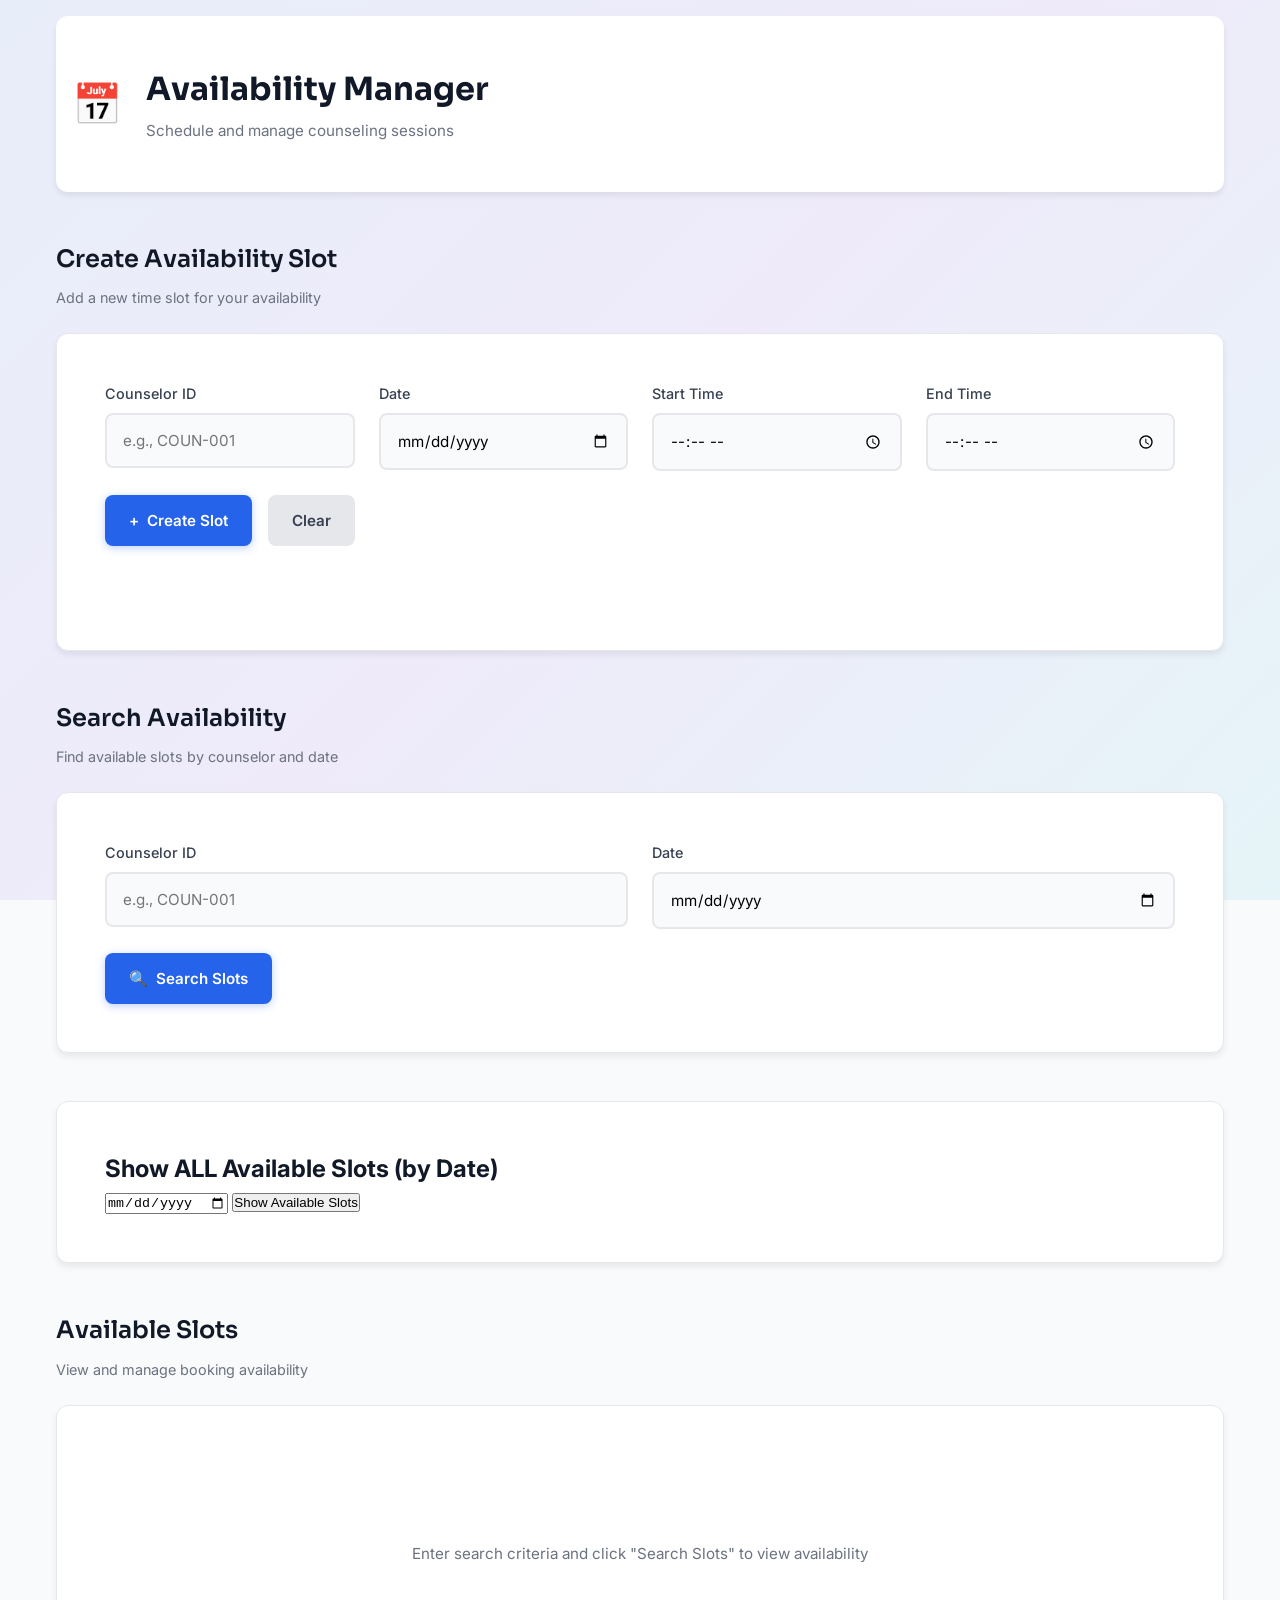
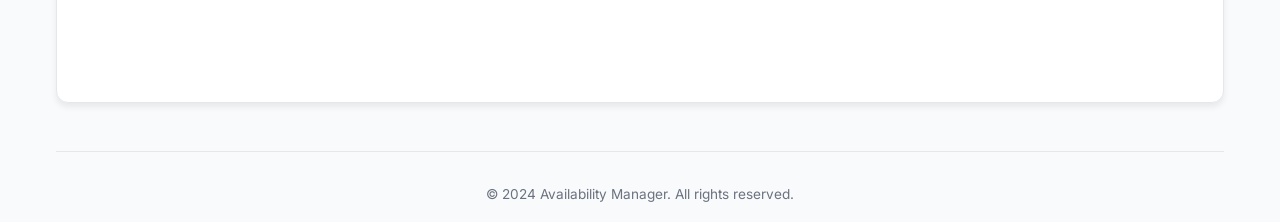
==== frontend/pages/availability/index.html @ 4c2ad7d5 "Move availability frontend assets and update paths Refactor frontend layout by moving availability-m" ====
<!DOCTYPE html>
<html lang="en">
<head>
    <meta charset="UTF-8">
    <meta name="viewport" content="width=device-width, initial-scale=1.0">
    <title>Availability Management | Counselor Scheduling</title>
    <link rel="preconnect" href="https://fonts.googleapis.com">
    <link rel="preconnect" href="https://fonts.gstatic.com" crossorigin>
    <link href="https://fonts.googleapis.com/css2?family=Sora:wght@400;500;600;700&family=Inter:wght@300;400;500;600&display=swap" rel="stylesheet">
    <link rel="stylesheet" href="../../css/style.css">
</head>
<body>
<!-- Background gradient decoration -->
<div class="background-gradient"></div>

<div class="container">
    <!-- Header -->
    <header class="header">
        <div class="header-content">
            <div class="logo-section">
                <div class="logo-icon">📅</div>
                <div>
                    <h1>Availability Manager</h1>
                    <p class="subtitle">Schedule and manage counseling sessions</p>
                </div>
            </div>
        </div>
    </header>

    <main class="main-content">
        <!-- Create Slot Section -->
        <section class="section">
            <div class="section-header">
                <h2>Create Availability Slot</h2>
                <p class="section-description">Add a new time slot for your availability</p>
            </div>

            <div class="card create-card">
                <form id="createSlotForm">
                    <div class="form-grid">
                        <div class="form-group">
                            <label for="createCounselorId">Counselor ID</label>
                            <input
                                    type="text"
                                    id="createCounselorId"
                                    placeholder="e.g., COUN-001"
                                    required
                            >
                        </div>

                        <div class="form-group">
                            <label for="createDate">Date</label>
                            <input
                                    type="date"
                                    id="createDate"
                                    required
                            >
                        </div>

                        <div class="form-group">
                            <label for="startTime">Start Time</label>
                            <input
                                    type="time"
                                    id="startTime"
                                    required
                            >
                        </div>

                        <div class="form-group">
                            <label for="endTime">End Time</label>
                            <input
                                    type="time"
                                    id="endTime"
                                    required
                            >
                        </div>
                    </div>

                    <div class="form-actions">
                        <button type="submit" class="btn btn-primary" id="createSubmitBtn">
                            <span class="btn-icon">+</span> Create Slot
                        </button>
                        <button type="reset" class="btn btn-secondary">Clear</button>
                    </div>
                </form>

                <div id="createMessage" class="message"></div>
            </div>
        </section>

        <!-- Search Section -->
        <section class="section">
            <div class="section-header">
                <h2>Search Availability</h2>
                <p class="section-description">Find available slots by counselor and date</p>
            </div>

            <div class="card search-card">
                <form id="searchForm">
                    <div class="form-grid-2">
                        <div class="form-group">
                            <label for="searchCounselorId">Counselor ID</label>
                            <input
                                    type="text"
                                    id="searchCounselorId"
                                    placeholder="e.g., COUN-001"
                                    required
                            >
                        </div>

                        <div class="form-group">
                            <label for="searchDate">Date</label>
                            <input
                                    type="date"
                                    id="searchDate"
                                    required
                            >
                        </div>
                    </div>

                    <button type="submit" class="btn btn-primary" id="searchSubmitBtn">
                        <span class="btn-icon">🔍</span> Search Slots
                    </button>
                </form>
            </div>
        </section>
        <div class="card">
            <h2>Show ALL Available Slots (by Date)</h2>
            <input type="date" id="availableDate">
            <button onclick="fetchAllAvailable()">Show Available Slots</button>
        </div>
        <!-- Results Section -->
        <section class="section">
            <div class="section-header">
                <h2>Available Slots</h2>
                <p class="section-description">View and manage booking availability</p>
            </div>

            <div class="card results-card">
                <div id="noResults" class="no-results">
                    <p>Enter search criteria and click "Search Slots" to view availability</p>
                </div>

                <div id="loadingSpinner" class="loading-spinner hidden">
                    <div class="spinner"></div>
                    <p>Loading slots...</p>
                </div>

                <div id="tableContainer" class="table-container hidden">
                    <table class="slots-table">
                        <thead>
                        <tr>
                            <th>ID</th>
                            <th>Counselor</th>
                            <th>Date</th>
                            <th>Start Time</th>
                            <th>End Time</th>
                            <th>Status</th>
                            <th>Action</th>
                        </tr>
                        </thead>
                        <tbody id="resultsBody">
                        </tbody>
                    </table>
                </div>
            </div>
        </section>
    </main>

    <!-- Footer -->
    <footer class="footer">
        <p>&copy; 2024 Availability Manager. All rights reserved.</p>
    </footer>
</div>

<script src="../../js/app.js"></script>
</body>
</html>
---- frontend/css/style.css ----
/* ============================================
   VARIABLES & GLOBAL STYLES
   ============================================ */

:root {
    /* Colors */
    --primary: #2563eb;
    --primary-dark: #1d4ed8;
    --primary-light: #3b82f6;
    --success: #10b981;
    --danger: #ef4444;
    --warning: #f59e0b;
    --neutral-900: #111827;
    --neutral-800: #1f2937;
    --neutral-700: #374151;
    --neutral-600: #4b5563;
    --neutral-500: #6b7280;
    --neutral-400: #9ca3af;
    --neutral-300: #d1d5db;
    --neutral-200: #e5e7eb;
    --neutral-100: #f3f4f6;
    --neutral-50: #f9fafb;

    /* Typography */
    --font-display: 'Sora', sans-serif;
    --font-body: 'Inter', sans-serif;

    /* Spacing */
    --spacing-xs: 0.25rem;
    --spacing-sm: 0.5rem;
    --spacing-md: 1rem;
    --spacing-lg: 1.5rem;
    --spacing-xl: 2rem;
    --spacing-2xl: 3rem;

    /* Shadows */
    --shadow-sm: 0 1px 2px rgba(0, 0, 0, 0.05);
    --shadow-md: 0 4px 6px rgba(0, 0, 0, 0.07);
    --shadow-lg: 0 10px 15px rgba(0, 0, 0, 0.1);
    --shadow-xl: 0 20px 25px rgba(0, 0, 0, 0.12);

    /* Transitions */
    --transition-fast: 150ms ease-in-out;
    --transition-base: 200ms ease-in-out;
    --transition-slow: 300ms ease-in-out;
}

* {
    margin: 0;
    padding: 0;
    box-sizing: border-box;
}

html {
    scroll-behavior: smooth;
}

body {
    font-family: var(--font-body);
    background-color: var(--neutral-50);
    color: var(--neutral-900);
    line-height: 1.6;
    overflow-x: hidden;
}

/* ============================================
   BACKGROUND DECORATION
   ============================================ */

.background-gradient {
    position: fixed;
    top: 0;
    left: 0;
    right: 0;
    bottom: 0;
    background: linear-gradient(135deg, #2563eb 0%, #7c3aed 50%, #06b6d4 100%);
    opacity: 0.08;
    pointer-events: none;
    z-index: -1;
}

/* ============================================
   CONTAINER & LAYOUT
   ============================================ */

.container {
    max-width: 1200px;
    margin: 0 auto;
    padding: var(--spacing-md);
}

@media (max-width: 768px) {
    .container {
        padding: var(--spacing-md);
    }
}

/* ============================================
   HEADER
   ============================================ */

.header {
    background: white;
    padding: var(--spacing-2xl) var(--spacing-md);
    margin-bottom: var(--spacing-2xl);
    border-radius: 12px;
    box-shadow: var(--shadow-md);
    animation: slideDown 0.6s ease-out;
}

@keyframes slideDown {
    from {
        opacity: 0;
        transform: translateY(-20px);
    }
    to {
        opacity: 1;
        transform: translateY(0);
    }
}

.header-content {
    display: flex;
    align-items: center;
    justify-content: space-between;
}

.logo-section {
    display: flex;
    align-items: center;
    gap: var(--spacing-lg);
}

.logo-icon {
    font-size: 2.5rem;
    animation: bounce 0.6s ease-out;
}

@keyframes bounce {
    0%, 100% { transform: translateY(0); }
    50% { transform: translateY(-10px); }
}

.header h1 {
    font-family: var(--font-display);
    font-size: 2rem;
    font-weight: 700;
    color: var(--neutral-900);
    margin: 0;
}

.subtitle {
    font-size: 0.95rem;
    color: var(--neutral-500);
    margin-top: var(--spacing-xs);
    font-weight: 400;
}

@media (max-width: 768px) {
    .header {
        padding: var(--spacing-xl) var(--spacing-md);
        margin-bottom: var(--spacing-xl);
    }

    .header h1 {
        font-size: 1.5rem;
    }

    .logo-section {
        flex-direction: column;
        text-align: center;
        gap: var(--spacing-md);
    }
}

/* ============================================
   MAIN CONTENT
   ============================================ */

.main-content {
    display: flex;
    flex-direction: column;
    gap: var(--spacing-2xl);
    animation: fadeIn 0.8s ease-out;
}

@keyframes fadeIn {
    from {
        opacity: 0;
        transform: translateY(20px);
    }
    to {
        opacity: 1;
        transform: translateY(0);
    }
}

/* ============================================
   SECTIONS
   ============================================ */

.section {
    animation: slideUp 0.6s ease-out;
    animation-fill-mode: both;
}

.section:nth-child(2) { animation-delay: 0.1s; }
.section:nth-child(3) { animation-delay: 0.2s; }

@keyframes slideUp {
    from {
        opacity: 0;
        transform: translateY(20px);
    }
    to {
        opacity: 1;
        transform: translateY(0);
    }
}

.section-header {
    margin-bottom: var(--spacing-lg);
}

.section-header h2 {
    font-family: var(--font-display);
    font-size: 1.5rem;
    font-weight: 600;
    color: var(--neutral-900);
    margin-bottom: var(--spacing-sm);
}

.section-description {
    font-size: 0.9rem;
    color: var(--neutral-500);
    margin: 0;
}

/* ============================================
   CARDS
   ============================================ */

.card {
    background: white;
    border-radius: 12px;
    padding: var(--spacing-2xl);
    box-shadow: var(--shadow-md);
    border: 1px solid var(--neutral-200);
    transition: box-shadow var(--transition-base), transform var(--transition-base);
}

.card:hover {
    box-shadow: var(--shadow-lg);
    transform: translateY(-2px);
}

@media (max-width: 768px) {
    .card {
        padding: var(--spacing-lg);
    }
}

/* ============================================
   FORMS
   ============================================ */

.form-grid {
    display: grid;
    grid-template-columns: repeat(auto-fit, minmax(220px, 1fr));
    gap: var(--spacing-lg);
    margin-bottom: var(--spacing-lg);
}

.form-grid-2 {
    display: grid;
    grid-template-columns: repeat(auto-fit, minmax(200px, 1fr));
    gap: var(--spacing-lg);
    margin-bottom: var(--spacing-lg);
}

.form-group {
    display: flex;
    flex-direction: column;
}

.form-group label {
    font-weight: 500;
    color: var(--neutral-700);
    margin-bottom: var(--spacing-sm);
    font-size: 0.9rem;
}

.form-group input {
    padding: var(--spacing-md);
    border: 2px solid var(--neutral-200);
    border-radius: 8px;
    font-family: var(--font-body);
    font-size: 0.95rem;
    transition: all var(--transition-fast);
    background-color: var(--neutral-50);
}

.form-group input:focus {
    outline: none;
    border-color: var(--primary);
    background-color: white;
    box-shadow: 0 0 0 3px rgba(37, 99, 235, 0.1);
}

.form-group input:hover {
    border-color: var(--neutral-300);
}

.form-actions {
    display: flex;
    gap: var(--spacing-md);
    flex-wrap: wrap;
}

/* ============================================
   BUTTONS
   ============================================ */

.btn {
    padding: var(--spacing-md) var(--spacing-lg);
    border: none;
    border-radius: 8px;
    font-family: var(--font-body);
    font-size: 0.95rem;
    font-weight: 600;
    cursor: pointer;
    transition: all var(--transition-base);
    display: inline-flex;
    align-items: center;
    gap: var(--spacing-sm);
    white-space: nowrap;
}

.btn:disabled {
    opacity: 0.6;
    cursor: not-allowed;
}

.btn-primary {
    background-color: var(--primary);
    color: white;
    box-shadow: 0 2px 8px rgba(37, 99, 235, 0.3);
}

.btn-primary:hover:not(:disabled) {
    background-color: var(--primary-dark);
    transform: translateY(-2px);
    box-shadow: 0 4px 12px rgba(37, 99, 235, 0.4);
}

.btn-primary:active:not(:disabled) {
    transform: translateY(0);
}

.btn-secondary {
    background-color: var(--neutral-200);
    color: var(--neutral-700);
}

.btn-secondary:hover:not(:disabled) {
    background-color: var(--neutral-300);
}

.btn-success {
    background-color: var(--success);
    color: white;
    font-size: 0.85rem;
    padding: var(--spacing-sm) var(--spacing-md);
}

.btn-success:hover:not(:disabled) {
    background-color: #059669;
    transform: translateY(-2px);
}

.btn-icon {
    display: inline-flex;
    align-items: center;
}

/* ============================================
   MESSAGES
   ============================================ */

.message {
    margin-top: var(--spacing-lg);
    padding: var(--spacing-md);
    border-radius: 8px;
    font-size: 0.9rem;
    animation: slideUp 0.3s ease-out;
}

.message.hidden {
    display: none;
}

.message.success {
    background-color: rgba(16, 185, 129, 0.1);
    color: #047857;
    border-left: 4px solid var(--success);
}

.message.error {
    background-color: rgba(239, 68, 68, 0.1);
    color: #dc2626;
    border-left: 4px solid var(--danger);
}

/* ============================================
   TABLES
   ============================================ */

.table-container {
    overflow-x: auto;
    border-radius: 8px;
    border: 1px solid var(--neutral-200);
}

.table-container.hidden {
    display: none;
}

.slots-table {
    width: 100%;
    border-collapse: collapse;
    font-size: 0.9rem;
}

.slots-table thead {
    background-color: var(--neutral-100);
    border-bottom: 2px solid var(--neutral-200);
}

.slots-table th {
    padding: var(--spacing-md);
    text-align: left;
    font-weight: 600;
    color: var(--neutral-700);
}

.slots-table td {
    padding: var(--spacing-md);
    border-bottom: 1px solid var(--neutral-200);
    color: var(--neutral-700);
}

.slots-table tbody tr {
    transition: background-color var(--transition-fast);
}

.slots-table tbody tr:hover {
    background-color: var(--neutral-50);
}

/* Status badge */
.status-badge {
    display: inline-block;
    padding: var(--spacing-xs) var(--spacing-md);
    border-radius: 20px;
    font-size: 0.8rem;
    font-weight: 600;
    text-align: center;
}

.status-available {
    background-color: rgba(16, 185, 129, 0.15);
    color: #047857;
}

.status-booked {
    background-color: rgba(239, 68, 68, 0.15);
    color: #dc2626;
}

/* Action button in table */
.slots-table .btn {
    font-size: 0.85rem;
    padding: var(--spacing-sm) var(--spacing-md);
}

/* ============================================
   LOADING & EMPTY STATES
   ============================================ */

.loading-spinner {
    display: flex;
    flex-direction: column;
    align-items: center;
    justify-content: center;
    padding: var(--spacing-2xl);
    gap: var(--spacing-md);
}

.loading-spinner.hidden {
    display: none;
}

.spinner {
    width: 40px;
    height: 40px;
    border: 4px solid var(--neutral-200);
    border-top-color: var(--primary);
    border-radius: 50%;
    animation: spin 0.8s linear infinite;
}

@keyframes spin {
    to { transform: rotate(360deg); }
}

.loading-spinner p {
    color: var(--neutral-500);
    font-size: 0.9rem;
}

.no-results {
    display: flex;
    flex-direction: column;
    align-items: center;
    justify-content: center;
    padding: var(--spacing-2xl);
    color: var(--neutral-500);
    min-height: 200px;
}

.no-results.hidden {
    display: none;
}

.no-results p {
    font-size: 0.95rem;
}

/* ============================================
   FOOTER
   ============================================ */

.footer {
    margin-top: var(--spacing-2xl);
    padding-top: var(--spacing-xl);
    text-align: center;
    color: var(--neutral-500);
    border-top: 1px solid var(--neutral-200);
    font-size: 0.85rem;
}

/* ============================================
   RESPONSIVE
   ============================================ */

@media (max-width: 768px) {
    .form-grid {
        grid-template-columns: 1fr;
    }

    .form-grid-2 {
        grid-template-columns: 1fr;
    }

    .form-actions {
        flex-direction: column;
    }

    .form-actions .btn {
        width: 100%;
        justify-content: center;
    }

    .slots-table {
        font-size: 0.8rem;
    }

    .slots-table th,
    .slots-table td {
        padding: var(--spacing-sm);
    }

    .section-header h2 {
        font-size: 1.25rem;
    }
}

@media (max-width: 480px) {
    .container {
        padding: var(--spacing-md);
    }

    .header {
        padding: var(--spacing-xl) var(--spacing-md);
    }

    .header h1 {
        font-size: 1.25rem;
    }

    .logo-icon {
        font-size: 2rem;
    }

    .card {
        padding: var(--spacing-lg);
    }

    .btn {
        padding: 0.7rem var(--spacing-md);
        font-size: 0.85rem;
    }
}
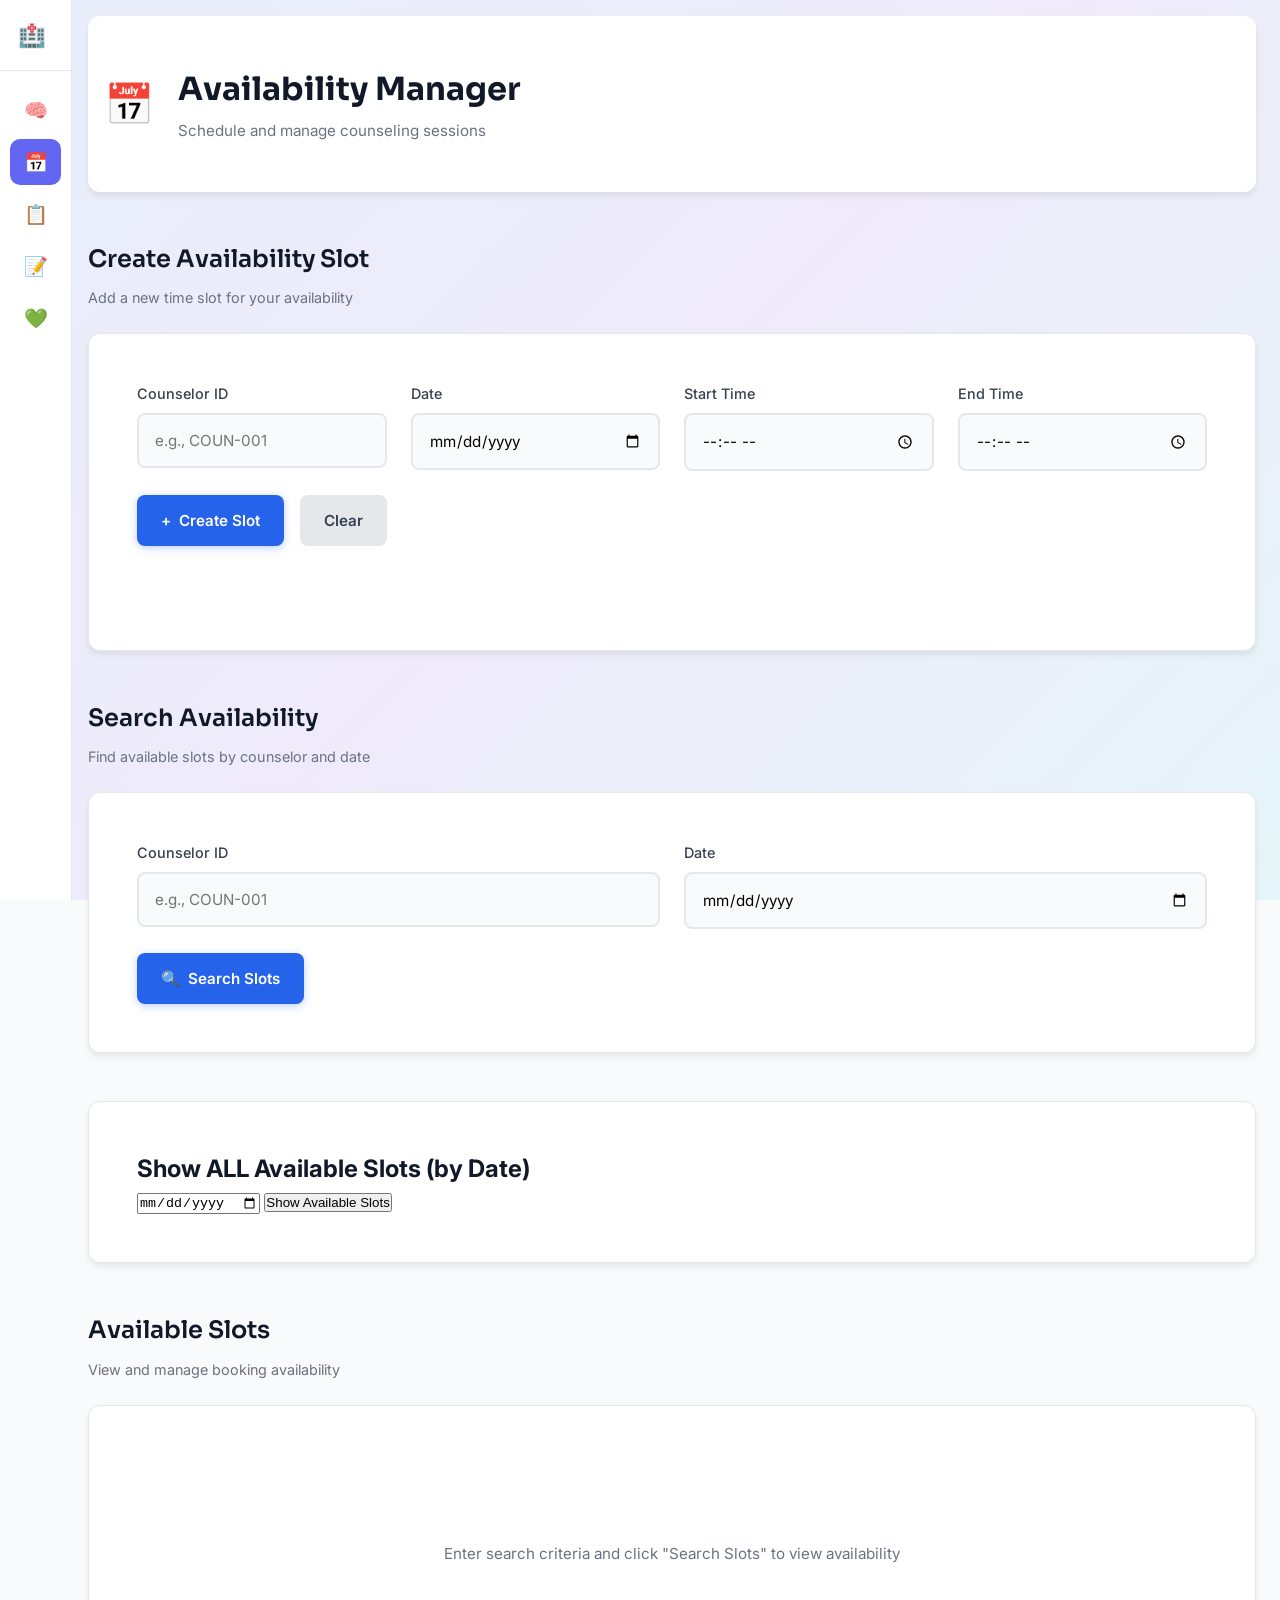
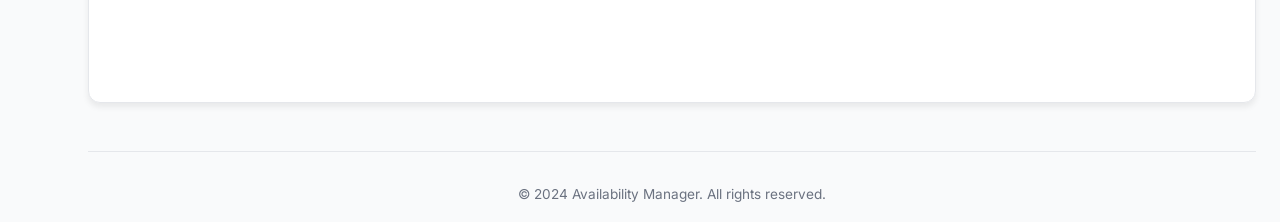
==== commit 1fc5648f: "Add universal sidebar UI and injector Introduce a reusable sidebar: add frontend/css/sidebar.css (re" ====
--- a/frontend/pages/availability/index.html
+++ b/frontend/pages/availability/index.html
@@ -8,6 +8,7 @@
     <link rel="preconnect" href="https://fonts.gstatic.com" crossorigin>
     <link href="https://fonts.googleapis.com/css2?family=Sora:wght@400;500;600;700&family=Inter:wght@300;400;500;600&display=swap" rel="stylesheet">
     <link rel="stylesheet" href="../../css/style.css">
+    <link rel="stylesheet" href="../../css/sidebar.css">
 </head>
 <body>
 <!-- Background gradient decoration -->
@@ -173,6 +174,7 @@
     </footer>
 </div>
 
+<script src="../../js/sidebar.js"></script>
 <script src="../../js/app.js"></script>
 </body>
 </html>
--- a/frontend/css/sidebar.css
+++ b/frontend/css/sidebar.css
@@ -0,0 +1,173 @@
+/* Universal Sidebar Navigation */
+@import url('https://fonts.googleapis.com/css2?family=Inter:wght@400;500;600;700&display=swap');
+
+.sidebar {
+  position: fixed;
+  top: 0;
+  left: 0;
+  height: 100vh;
+  width: 72px;
+  background: #ffffff;
+  display: flex;
+  flex-direction: column;
+  z-index: 9999;
+  transition: width 0.25s ease;
+  overflow: hidden;
+  border-right: 1px solid #e2e8f0;
+}
+
+.sidebar:hover {
+  width: 250px;
+  box-shadow: 4px 0 24px rgba(0, 0, 0, 0.08);
+}
+
+/* Logo area */
+.sidebar-logo {
+  display: flex;
+  align-items: center;
+  gap: 14px;
+  padding: 20px 17px;
+  border-bottom: 1px solid #e2e8f0;
+  white-space: nowrap;
+  flex-shrink: 0;
+}
+
+.sidebar-logo-icon {
+  width: 30px;
+  height: 30px;
+  display: flex;
+  align-items: center;
+  justify-content: center;
+  font-size: 1.4rem;
+  flex-shrink: 0;
+}
+
+.sidebar-logo-text {
+  font-family: 'Inter', sans-serif;
+  font-size: 0.9rem;
+  font-weight: 700;
+  color: #0f172a;
+  opacity: 0;
+  transition: opacity 0.2s ease;
+}
+
+.sidebar:hover .sidebar-logo-text {
+  opacity: 1;
+}
+
+/* Nav links container */
+.sidebar-nav {
+  display: flex;
+  flex-direction: column;
+  gap: 6px;
+  padding: 16px 10px;
+  flex: 1;
+  overflow: hidden;
+}
+
+/* Individual nav link */
+.sidebar-link {
+  display: flex;
+  align-items: center;
+  gap: 14px;
+  padding: 11px 14px;
+  border-radius: 10px;
+  text-decoration: none;
+  color: #475569;
+  white-space: nowrap;
+  transition: all 0.15s ease;
+}
+
+.sidebar-link:hover {
+  background: #f1f5f9;
+  color: #0f172a;
+}
+
+.sidebar-link.active {
+  background: #6366f1;
+  color: #ffffff;
+}
+
+.sidebar-link-icon {
+  width: 24px;
+  height: 24px;
+  display: flex;
+  align-items: center;
+  justify-content: center;
+  font-size: 1.2rem;
+  flex-shrink: 0;
+}
+
+.sidebar-link-text {
+  font-family: 'Inter', sans-serif;
+  font-size: 0.84rem;
+  font-weight: 500;
+  opacity: 0;
+  transition: opacity 0.2s ease;
+}
+
+.sidebar:hover .sidebar-link-text {
+  opacity: 1;
+}
+
+/* Push page content right */
+body.has-sidebar {
+  margin-left: 64px !important;
+}
+
+/* Mobile: horizontal top bar */
+@media (max-width: 768px) {
+  .sidebar {
+    width: 100%;
+    height: auto;
+    flex-direction: row;
+    align-items: center;
+    overflow: hidden;
+    position: fixed;
+    top: 0;
+    left: 0;
+    right: 0;
+    border-right: none;
+    border-bottom: 1px solid #e2e8f0;
+    box-shadow: 0 2px 8px rgba(0, 0, 0, 0.06);
+  }
+
+  .sidebar:hover {
+    width: 100%;
+    box-shadow: 0 2px 8px rgba(0, 0, 0, 0.06);
+  }
+
+  .sidebar-logo {
+    border-bottom: none;
+    border-right: 1px solid #e2e8f0;
+    padding: 12px 14px;
+  }
+
+  .sidebar-logo-text {
+    display: none;
+  }
+
+  .sidebar-nav {
+    flex-direction: row;
+    padding: 8px 10px;
+    gap: 4px;
+    overflow: hidden;
+    flex-wrap: wrap;
+  }
+
+  .sidebar-link {
+    padding: 8px 12px;
+    flex-shrink: 0;
+    gap: 6px;
+  }
+
+  .sidebar-link-text {
+    opacity: 1;
+    font-size: 0.72rem;
+  }
+
+  body.has-sidebar {
+    margin-left: 0 !important;
+    margin-top: 60px !important;
+  }
+}
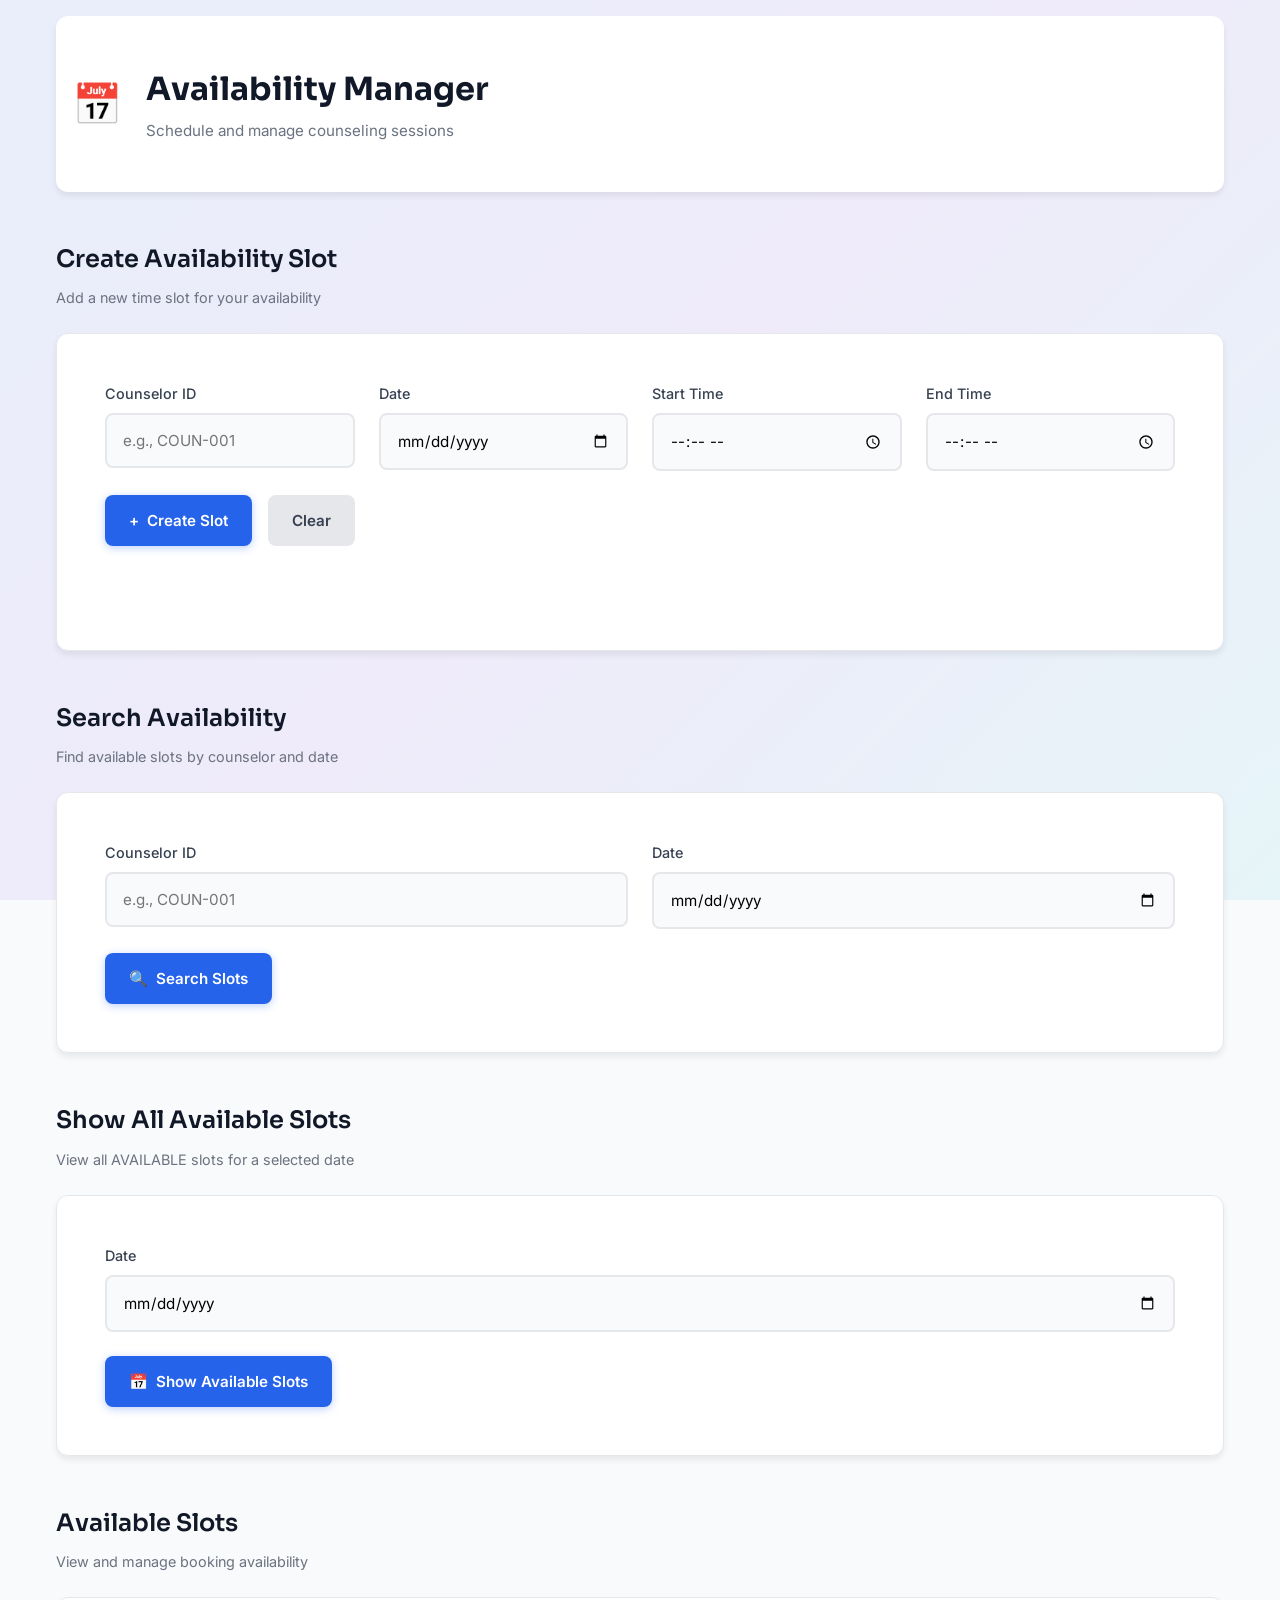
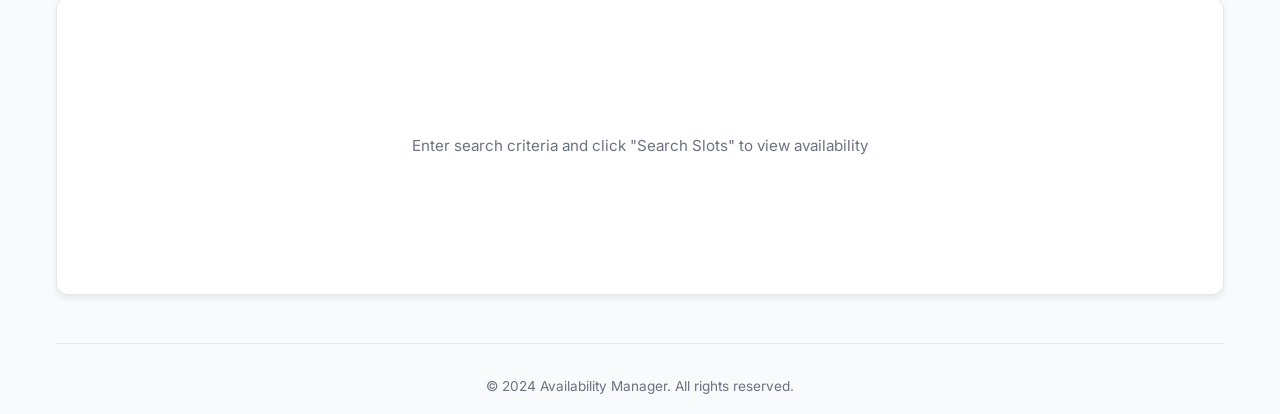
==== commit 89af9583: "Add availability-management-service module and configs Introduce the availability-management-service" ====
--- a/frontend/pages/availability/index.html
+++ b/frontend/pages/availability/index.html
@@ -8,7 +8,6 @@
     <link rel="preconnect" href="https://fonts.gstatic.com" crossorigin>
     <link href="https://fonts.googleapis.com/css2?family=Sora:wght@400;500;600;700&family=Inter:wght@300;400;500;600&display=swap" rel="stylesheet">
     <link rel="stylesheet" href="../../css/style.css">
-    <link rel="stylesheet" href="../../css/sidebar.css">
 </head>
 <body>
 <!-- Background gradient decoration -->
@@ -125,11 +124,27 @@
                 </form>
             </div>
         </section>
-        <div class="card">
-            <h2>Show ALL Available Slots (by Date)</h2>
-            <input type="date" id="availableDate">
-            <button onclick="fetchAllAvailable()">Show Available Slots</button>
-        </div>
+        <section class="section">
+            <div class="section-header">
+                <h2>Show All Available Slots</h2>
+                <p class="section-description">View all AVAILABLE slots for a selected date</p>
+            </div>
+
+            <div class="card search-card">
+                <form id="availableByDateForm">
+                    <div class="form-grid-2">
+                        <div class="form-group">
+                            <label for="availableDate">Date</label>
+                            <input type="date" id="availableDate" required>
+                        </div>
+                    </div>
+
+                    <button type="submit" class="btn btn-primary" id="availableSubmitBtn">
+                        <span class="btn-icon">📅</span> Show Available Slots
+                    </button>
+                </form>
+            </div>
+        </section>
         <!-- Results Section -->
         <section class="section">
             <div class="section-header">
@@ -174,7 +189,6 @@
     </footer>
 </div>
 
-<script src="../../js/sidebar.js"></script>
 <script src="../../js/app.js"></script>
 </body>
 </html>
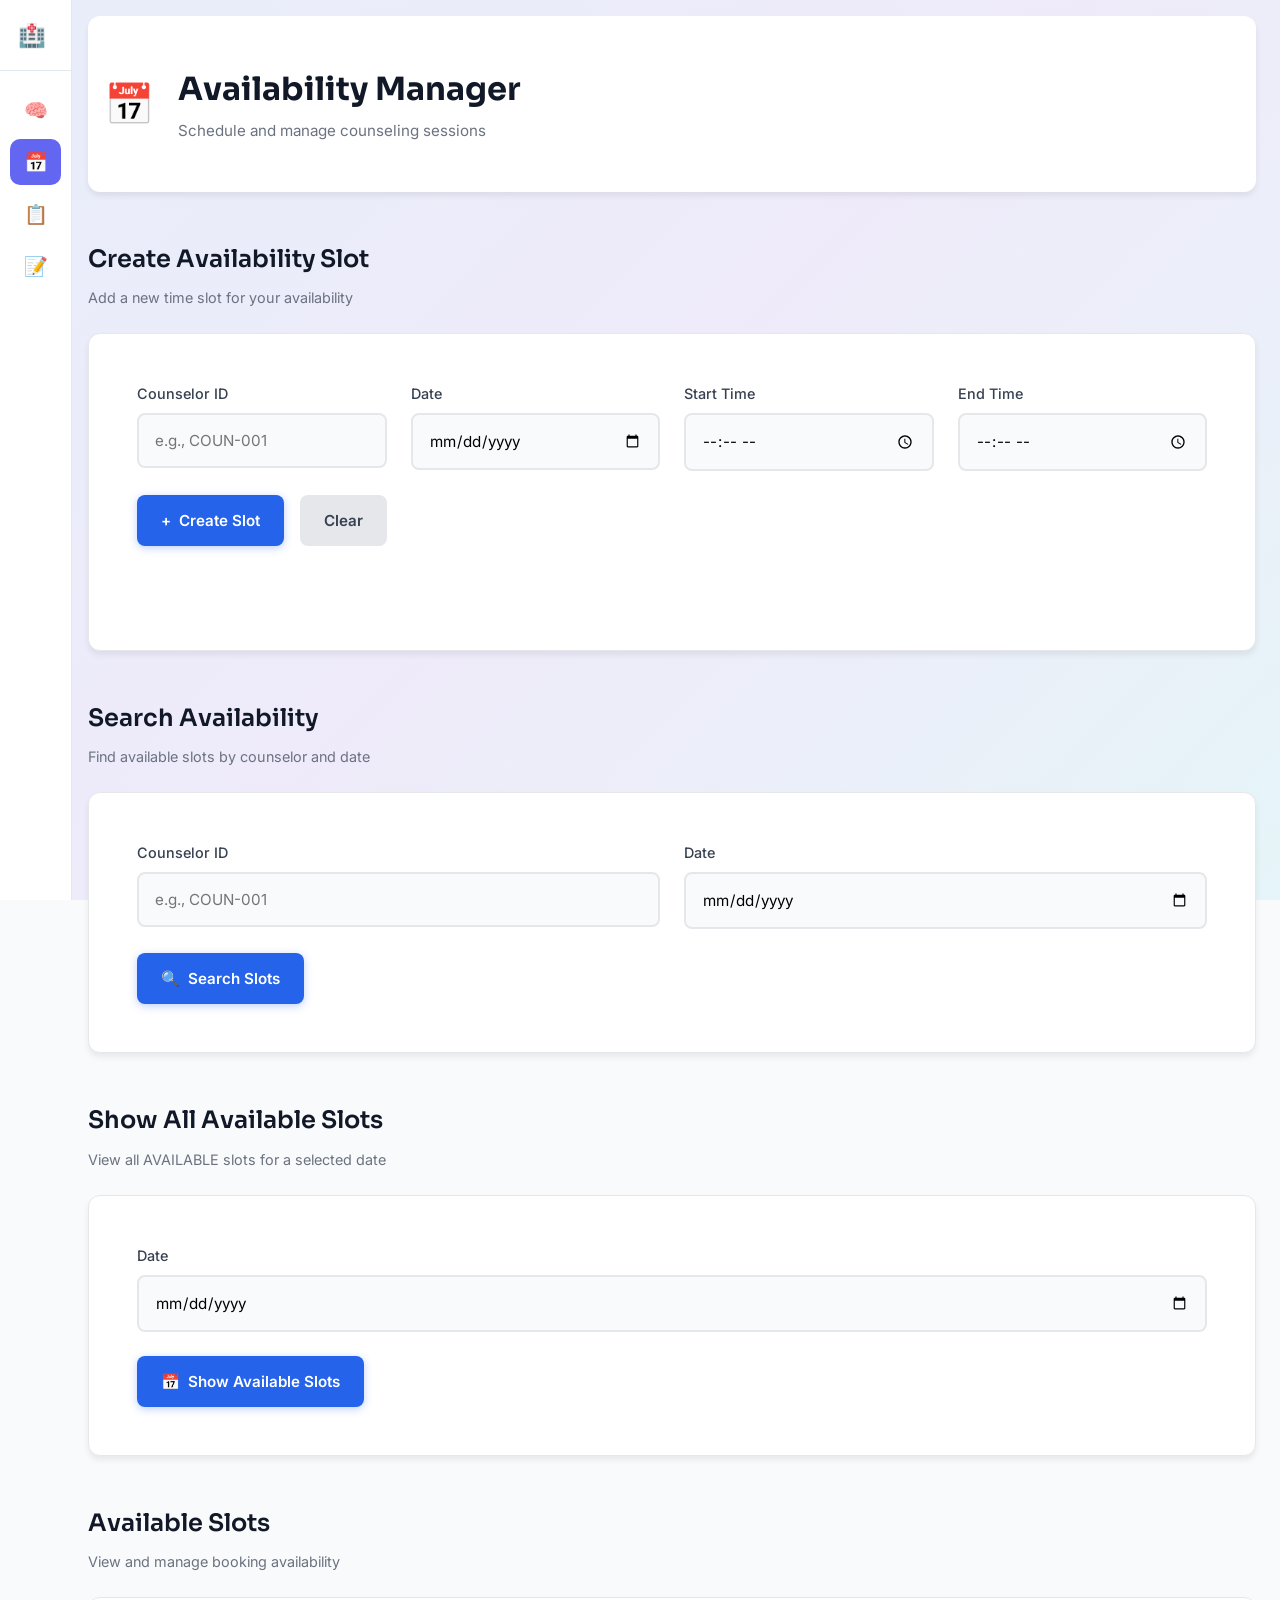
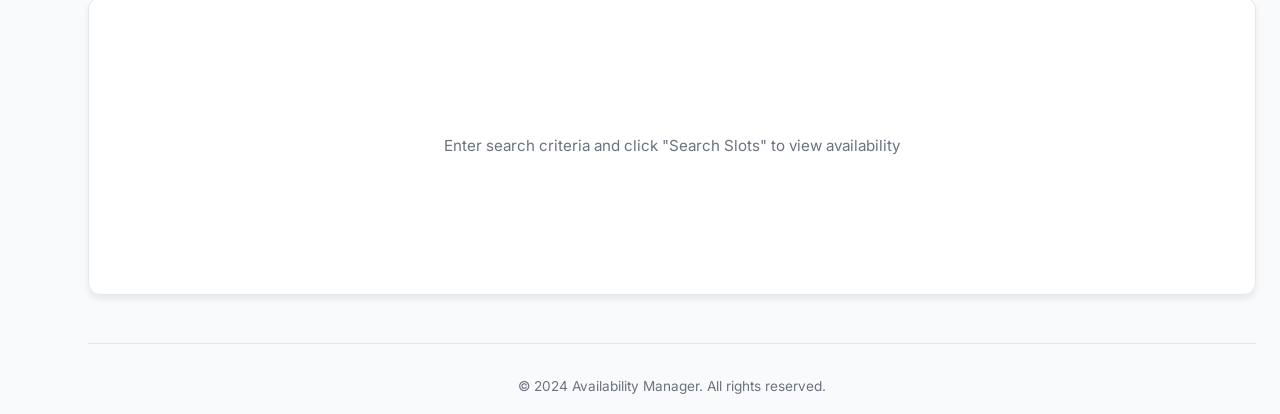
==== commit bced85f8: "Merge pull request #18 from EsankiThambawita/dev/oneli Add availability-management-service module an" ====
--- a/frontend/pages/availability/index.html
+++ b/frontend/pages/availability/index.html
@@ -8,6 +8,7 @@
     <link rel="preconnect" href="https://fonts.gstatic.com" crossorigin>
     <link href="https://fonts.googleapis.com/css2?family=Sora:wght@400;500;600;700&family=Inter:wght@300;400;500;600&display=swap" rel="stylesheet">
     <link rel="stylesheet" href="../../css/style.css">
+    <link rel="stylesheet" href="../../css/sidebar.css">
 </head>
 <body>
 <!-- Background gradient decoration -->
@@ -189,6 +190,7 @@
     </footer>
 </div>
 
+<script src="../../js/sidebar.js"></script>
 <script src="../../js/app.js"></script>
 </body>
 </html>
--- a/frontend/css/sidebar.css
+++ b/frontend/css/sidebar.css
@@ -0,0 +1,173 @@
+/* Universal Sidebar Navigation */
+@import url('https://fonts.googleapis.com/css2?family=Inter:wght@400;500;600;700&display=swap');
+
+.sidebar {
+  position: fixed;
+  top: 0;
+  left: 0;
+  height: 100vh;
+  width: 72px;
+  background: #ffffff;
+  display: flex;
+  flex-direction: column;
+  z-index: 9999;
+  transition: width 0.25s ease;
+  overflow: hidden;
+  border-right: 1px solid #e2e8f0;
+}
+
+.sidebar:hover {
+  width: 250px;
+  box-shadow: 4px 0 24px rgba(0, 0, 0, 0.08);
+}
+
+/* Logo area */
+.sidebar-logo {
+  display: flex;
+  align-items: center;
+  gap: 14px;
+  padding: 20px 17px;
+  border-bottom: 1px solid #e2e8f0;
+  white-space: nowrap;
+  flex-shrink: 0;
+}
+
+.sidebar-logo-icon {
+  width: 30px;
+  height: 30px;
+  display: flex;
+  align-items: center;
+  justify-content: center;
+  font-size: 1.4rem;
+  flex-shrink: 0;
+}
+
+.sidebar-logo-text {
+  font-family: 'Inter', sans-serif;
+  font-size: 0.9rem;
+  font-weight: 700;
+  color: #0f172a;
+  opacity: 0;
+  transition: opacity 0.2s ease;
+}
+
+.sidebar:hover .sidebar-logo-text {
+  opacity: 1;
+}
+
+/* Nav links container */
+.sidebar-nav {
+  display: flex;
+  flex-direction: column;
+  gap: 6px;
+  padding: 16px 10px;
+  flex: 1;
+  overflow: hidden;
+}
+
+/* Individual nav link */
+.sidebar-link {
+  display: flex;
+  align-items: center;
+  gap: 14px;
+  padding: 11px 14px;
+  border-radius: 10px;
+  text-decoration: none;
+  color: #475569;
+  white-space: nowrap;
+  transition: all 0.15s ease;
+}
+
+.sidebar-link:hover {
+  background: #f1f5f9;
+  color: #0f172a;
+}
+
+.sidebar-link.active {
+  background: #6366f1;
+  color: #ffffff;
+}
+
+.sidebar-link-icon {
+  width: 24px;
+  height: 24px;
+  display: flex;
+  align-items: center;
+  justify-content: center;
+  font-size: 1.2rem;
+  flex-shrink: 0;
+}
+
+.sidebar-link-text {
+  font-family: 'Inter', sans-serif;
+  font-size: 0.84rem;
+  font-weight: 500;
+  opacity: 0;
+  transition: opacity 0.2s ease;
+}
+
+.sidebar:hover .sidebar-link-text {
+  opacity: 1;
+}
+
+/* Push page content right */
+body.has-sidebar {
+  margin-left: 64px !important;
+}
+
+/* Mobile: horizontal top bar */
+@media (max-width: 768px) {
+  .sidebar {
+    width: 100%;
+    height: auto;
+    flex-direction: row;
+    align-items: center;
+    overflow: hidden;
+    position: fixed;
+    top: 0;
+    left: 0;
+    right: 0;
+    border-right: none;
+    border-bottom: 1px solid #e2e8f0;
+    box-shadow: 0 2px 8px rgba(0, 0, 0, 0.06);
+  }
+
+  .sidebar:hover {
+    width: 100%;
+    box-shadow: 0 2px 8px rgba(0, 0, 0, 0.06);
+  }
+
+  .sidebar-logo {
+    border-bottom: none;
+    border-right: 1px solid #e2e8f0;
+    padding: 12px 14px;
+  }
+
+  .sidebar-logo-text {
+    display: none;
+  }
+
+  .sidebar-nav {
+    flex-direction: row;
+    padding: 8px 10px;
+    gap: 4px;
+    overflow: hidden;
+    flex-wrap: wrap;
+  }
+
+  .sidebar-link {
+    padding: 8px 12px;
+    flex-shrink: 0;
+    gap: 6px;
+  }
+
+  .sidebar-link-text {
+    opacity: 1;
+    font-size: 0.72rem;
+  }
+
+  body.has-sidebar {
+    margin-left: 0 !important;
+    margin-top: 60px !important;
+  }
+}
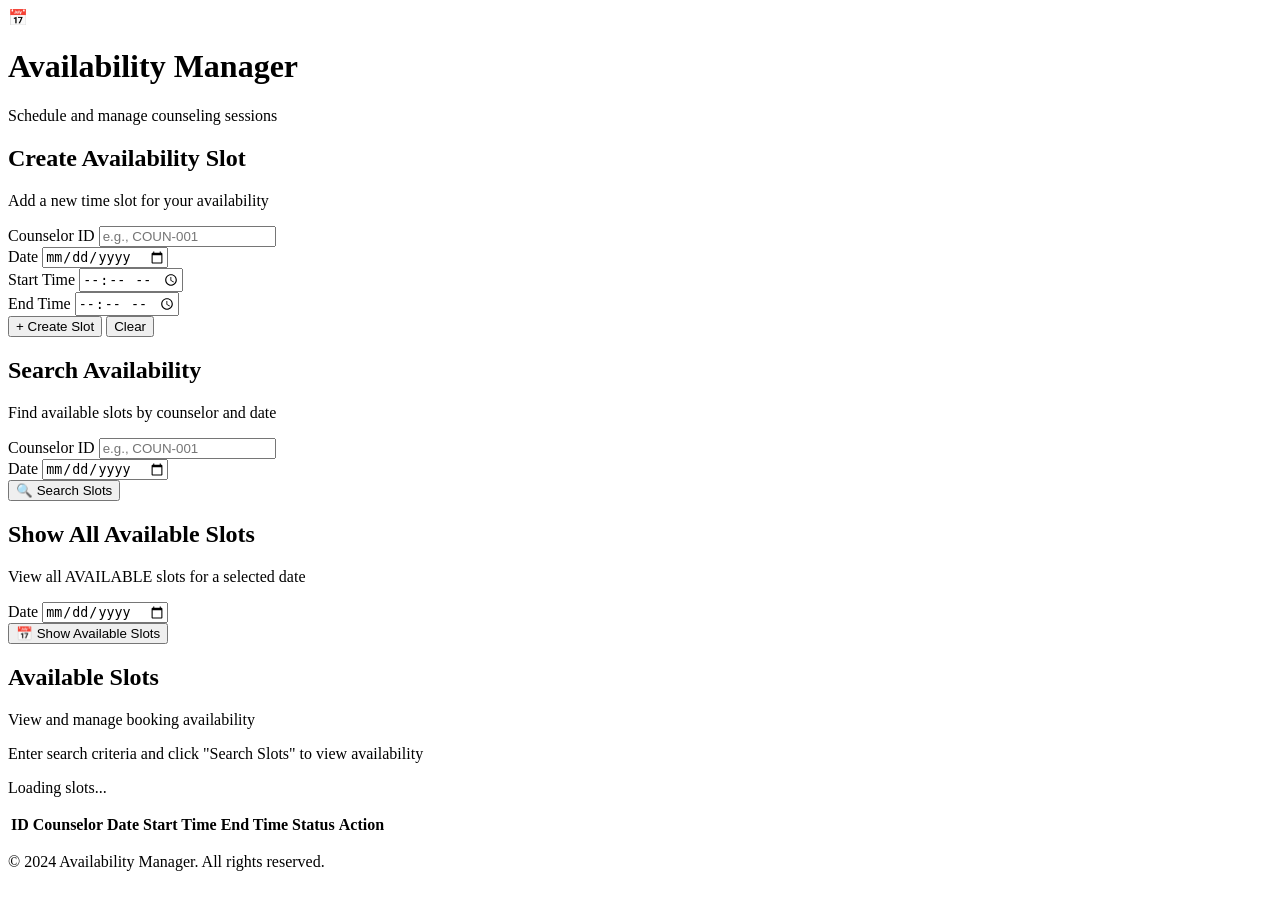
==== commit 9e9e1a2d: "Use RestTemplate; update security and frontend Replace WebFlux with the servlet stack and migrate We" ====
--- a/frontend/pages/availability/index.html
+++ b/frontend/pages/availability/index.html
@@ -4,14 +4,15 @@
     <meta charset="UTF-8">
     <meta name="viewport" content="width=device-width, initial-scale=1.0">
     <title>Availability Management | Counselor Scheduling</title>
+
     <link rel="preconnect" href="https://fonts.googleapis.com">
     <link rel="preconnect" href="https://fonts.gstatic.com" crossorigin>
     <link href="https://fonts.googleapis.com/css2?family=Sora:wght@400;500;600;700&family=Inter:wght@300;400;500;600&display=swap" rel="stylesheet">
-    <link rel="stylesheet" href="../../css/style.css">
-    <link rel="stylesheet" href="../../css/sidebar.css">
+
+    <link rel="stylesheet" href="../../../css/style.css">
 </head>
 <body>
-<!-- Background gradient decoration -->
+
 <div class="background-gradient"></div>
 
 <div class="container">
@@ -41,39 +42,22 @@
                     <div class="form-grid">
                         <div class="form-group">
                             <label for="createCounselorId">Counselor ID</label>
-                            <input
-                                    type="text"
-                                    id="createCounselorId"
-                                    placeholder="e.g., COUN-001"
-                                    required
-                            >
+                            <input type="text" id="createCounselorId" placeholder="e.g., COUN-001" required>
                         </div>
 
                         <div class="form-group">
                             <label for="createDate">Date</label>
-                            <input
-                                    type="date"
-                                    id="createDate"
-                                    required
-                            >
+                            <input type="date" id="createDate" required>
                         </div>
 
                         <div class="form-group">
                             <label for="startTime">Start Time</label>
-                            <input
-                                    type="time"
-                                    id="startTime"
-                                    required
-                            >
+                            <input type="time" id="startTime" required>
                         </div>
 
                         <div class="form-group">
                             <label for="endTime">End Time</label>
-                            <input
-                                    type="time"
-                                    id="endTime"
-                                    required
-                            >
+                            <input type="time" id="endTime" required>
                         </div>
                     </div>
 
@@ -85,7 +69,7 @@
                     </div>
                 </form>
 
-                <div id="createMessage" class="message"></div>
+                <div id="createMessage" class="message hidden"></div>
             </div>
         </section>
 
@@ -101,21 +85,12 @@
                     <div class="form-grid-2">
                         <div class="form-group">
                             <label for="searchCounselorId">Counselor ID</label>
-                            <input
-                                    type="text"
-                                    id="searchCounselorId"
-                                    placeholder="e.g., COUN-001"
-                                    required
-                            >
+                            <input type="text" id="searchCounselorId" placeholder="e.g., COUN-001" required>
                         </div>
 
                         <div class="form-group">
                             <label for="searchDate">Date</label>
-                            <input
-                                    type="date"
-                                    id="searchDate"
-                                    required
-                            >
+                            <input type="date" id="searchDate" required>
                         </div>
                     </div>
 
@@ -125,13 +100,15 @@
                 </form>
             </div>
         </section>
+
+        <!-- Show All Available Slots -->
         <section class="section">
             <div class="section-header">
                 <h2>Show All Available Slots</h2>
                 <p class="section-description">View all AVAILABLE slots for a selected date</p>
             </div>
 
-            <div class="card search-card">
+            <div class="card create-card">
                 <form id="availableByDateForm">
                     <div class="form-grid-2">
                         <div class="form-group">
@@ -144,8 +121,11 @@
                         <span class="btn-icon">📅</span> Show Available Slots
                     </button>
                 </form>
+
+                <div id="availableMessage" class="message hidden"></div>
             </div>
         </section>
+
         <!-- Results Section -->
         <section class="section">
             <div class="section-header">
@@ -176,21 +156,18 @@
                             <th>Action</th>
                         </tr>
                         </thead>
-                        <tbody id="resultsBody">
-                        </tbody>
+                        <tbody id="resultsBody"></tbody>
                     </table>
                 </div>
             </div>
         </section>
     </main>
 
-    <!-- Footer -->
     <footer class="footer">
         <p>&copy; 2024 Availability Manager. All rights reserved.</p>
     </footer>
 </div>
 
-<script src="../../js/sidebar.js"></script>
-<script src="../../js/app.js"></script>
+<script src="../../../js/app.js"></script>
 </body>
 </html>
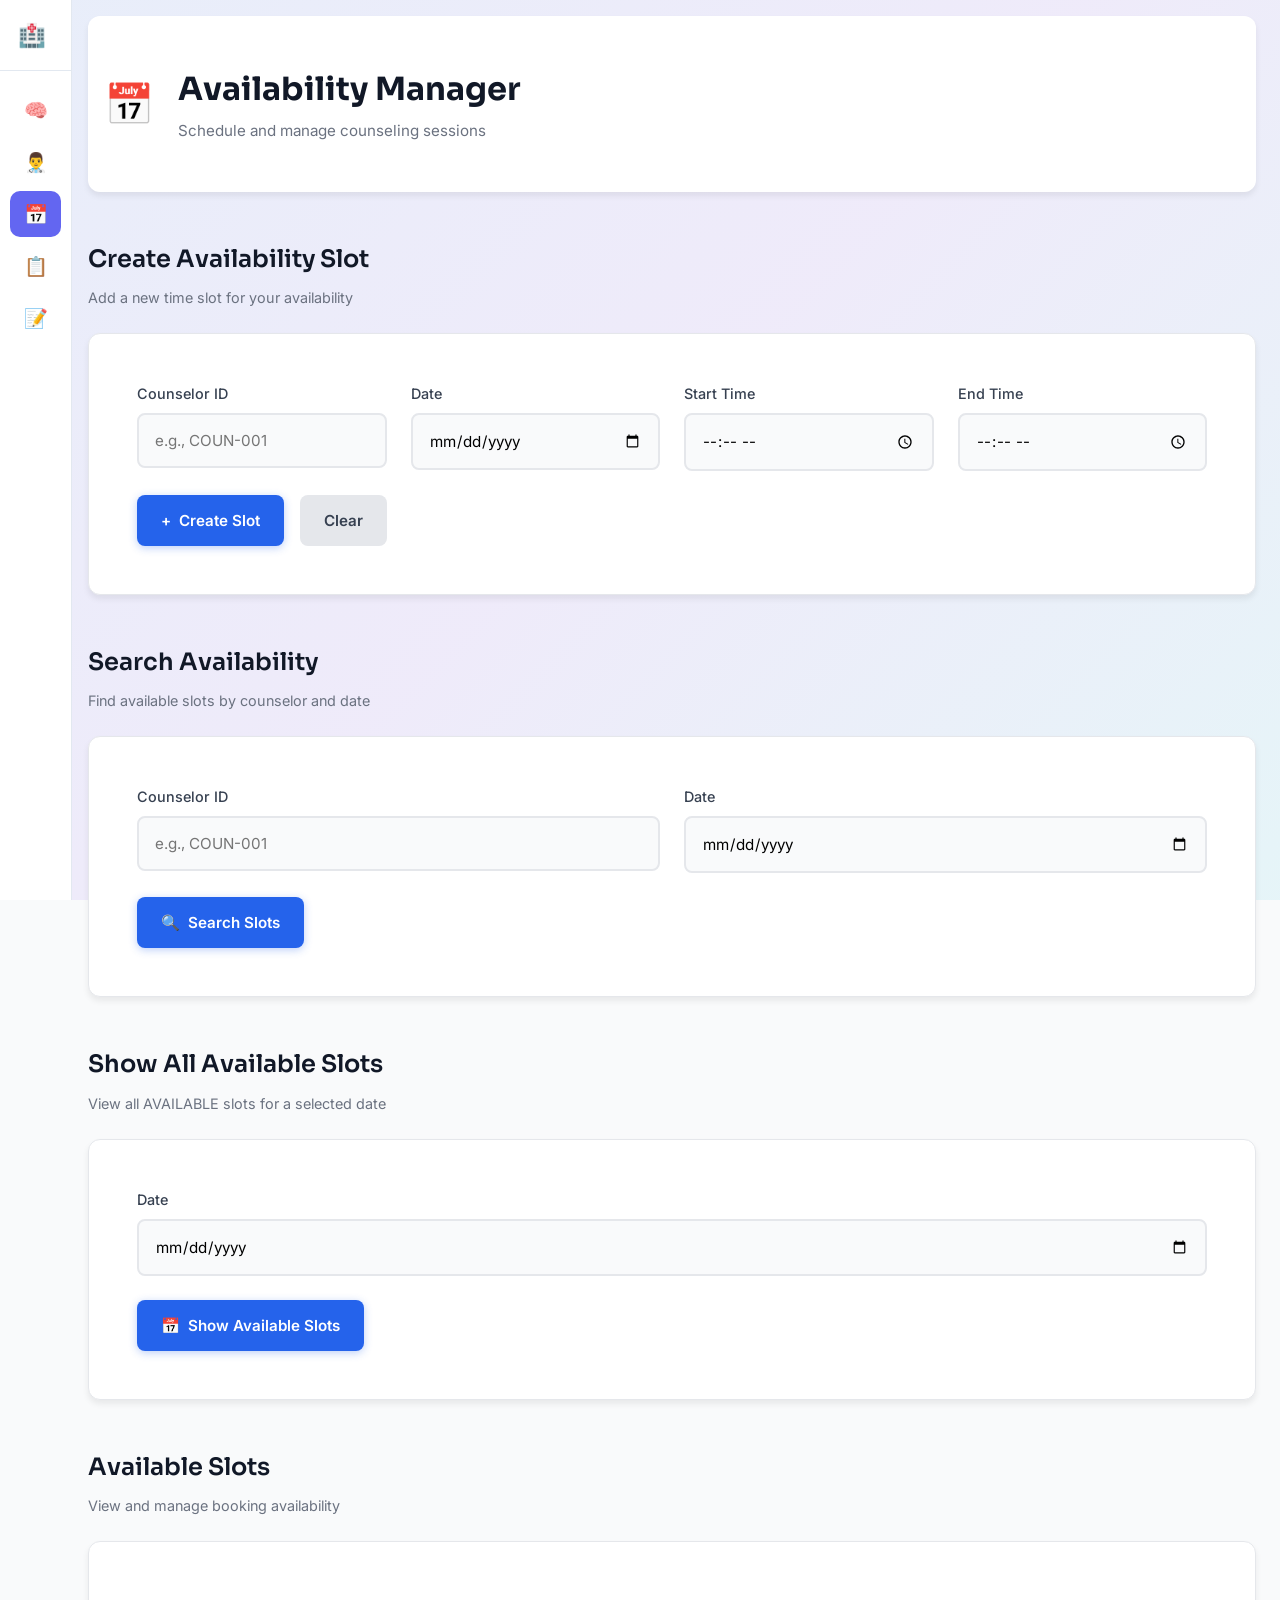
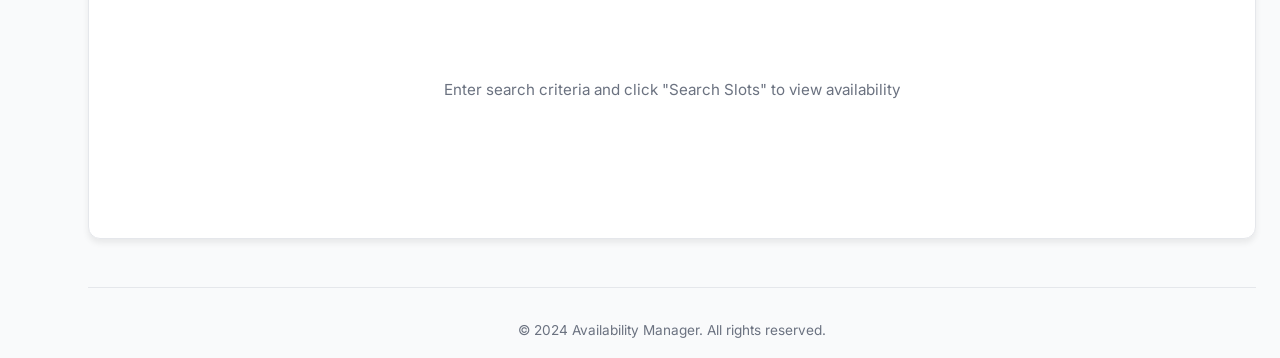
==== commit 2da7f853: "Merge branch 'main' into dev/oneli" ====
--- a/frontend/pages/availability/index.html
+++ b/frontend/pages/availability/index.html
@@ -8,8 +8,8 @@
     <link rel="preconnect" href="https://fonts.googleapis.com">
     <link rel="preconnect" href="https://fonts.gstatic.com" crossorigin>
     <link href="https://fonts.googleapis.com/css2?family=Sora:wght@400;500;600;700&family=Inter:wght@300;400;500;600&display=swap" rel="stylesheet">
-
-    <link rel="stylesheet" href="../../../css/style.css">
+    <link rel="stylesheet" href="../../css/style.css">
+    <link rel="stylesheet" href="../../css/sidebar.css">
 </head>
 <body>
 
@@ -168,6 +168,7 @@
     </footer>
 </div>
 
-<script src="../../../js/app.js"></script>
+<script src="../../js/sidebar.js"></script>
+<script src="../../js/app.js"></script>
 </body>
 </html>
--- a/frontend/css/style.css
+++ b/frontend/css/style.css
@@ -0,0 +1,613 @@
+/* ============================================
+   VARIABLES & GLOBAL STYLES
+   ============================================ */
+
+:root {
+    /* Colors */
+    --primary: #2563eb;
+    --primary-dark: #1d4ed8;
+    --primary-light: #3b82f6;
+    --success: #10b981;
+    --danger: #ef4444;
+    --warning: #f59e0b;
+    --neutral-900: #111827;
+    --neutral-800: #1f2937;
+    --neutral-700: #374151;
+    --neutral-600: #4b5563;
+    --neutral-500: #6b7280;
+    --neutral-400: #9ca3af;
+    --neutral-300: #d1d5db;
+    --neutral-200: #e5e7eb;
+    --neutral-100: #f3f4f6;
+    --neutral-50: #f9fafb;
+
+    /* Typography */
+    --font-display: 'Sora', sans-serif;
+    --font-body: 'Inter', sans-serif;
+
+    /* Spacing */
+    --spacing-xs: 0.25rem;
+    --spacing-sm: 0.5rem;
+    --spacing-md: 1rem;
+    --spacing-lg: 1.5rem;
+    --spacing-xl: 2rem;
+    --spacing-2xl: 3rem;
+
+    /* Shadows */
+    --shadow-sm: 0 1px 2px rgba(0, 0, 0, 0.05);
+    --shadow-md: 0 4px 6px rgba(0, 0, 0, 0.07);
+    --shadow-lg: 0 10px 15px rgba(0, 0, 0, 0.1);
+    --shadow-xl: 0 20px 25px rgba(0, 0, 0, 0.12);
+
+    /* Transitions */
+    --transition-fast: 150ms ease-in-out;
+    --transition-base: 200ms ease-in-out;
+    --transition-slow: 300ms ease-in-out;
+}
+
+* {
+    margin: 0;
+    padding: 0;
+    box-sizing: border-box;
+}
+
+html {
+    scroll-behavior: smooth;
+}
+
+body {
+    font-family: var(--font-body);
+    background-color: var(--neutral-50);
+    color: var(--neutral-900);
+    line-height: 1.6;
+    overflow-x: hidden;
+}
+
+/* ============================================
+   BACKGROUND DECORATION
+   ============================================ */
+
+.background-gradient {
+    position: fixed;
+    top: 0;
+    left: 0;
+    right: 0;
+    bottom: 0;
+    background: linear-gradient(135deg, #2563eb 0%, #7c3aed 50%, #06b6d4 100%);
+    opacity: 0.08;
+    pointer-events: none;
+    z-index: -1;
+}
+
+/* ============================================
+   CONTAINER & LAYOUT
+   ============================================ */
+
+.container {
+    max-width: 1200px;
+    margin: 0 auto;
+    padding: var(--spacing-md);
+}
+
+@media (max-width: 768px) {
+    .container {
+        padding: var(--spacing-md);
+    }
+}
+
+/* ============================================
+   HEADER
+   ============================================ */
+
+.header {
+    background: white;
+    padding: var(--spacing-2xl) var(--spacing-md);
+    margin-bottom: var(--spacing-2xl);
+    border-radius: 12px;
+    box-shadow: var(--shadow-md);
+    animation: slideDown 0.6s ease-out;
+}
+
+@keyframes slideDown {
+    from {
+        opacity: 0;
+        transform: translateY(-20px);
+    }
+    to {
+        opacity: 1;
+        transform: translateY(0);
+    }
+}
+
+.header-content {
+    display: flex;
+    align-items: center;
+    justify-content: space-between;
+}
+
+.logo-section {
+    display: flex;
+    align-items: center;
+    gap: var(--spacing-lg);
+}
+
+.logo-icon {
+    font-size: 2.5rem;
+    animation: bounce 0.6s ease-out;
+}
+
+@keyframes bounce {
+    0%, 100% { transform: translateY(0); }
+    50% { transform: translateY(-10px); }
+}
+
+.header h1 {
+    font-family: var(--font-display);
+    font-size: 2rem;
+    font-weight: 700;
+    color: var(--neutral-900);
+    margin: 0;
+}
+
+.subtitle {
+    font-size: 0.95rem;
+    color: var(--neutral-500);
+    margin-top: var(--spacing-xs);
+    font-weight: 400;
+}
+
+@media (max-width: 768px) {
+    .header {
+        padding: var(--spacing-xl) var(--spacing-md);
+        margin-bottom: var(--spacing-xl);
+    }
+
+    .header h1 {
+        font-size: 1.5rem;
+    }
+
+    .logo-section {
+        flex-direction: column;
+        text-align: center;
+        gap: var(--spacing-md);
+    }
+}
+
+/* ============================================
+   MAIN CONTENT
+   ============================================ */
+
+.main-content {
+    display: flex;
+    flex-direction: column;
+    gap: var(--spacing-2xl);
+    animation: fadeIn 0.8s ease-out;
+}
+
+@keyframes fadeIn {
+    from {
+        opacity: 0;
+        transform: translateY(20px);
+    }
+    to {
+        opacity: 1;
+        transform: translateY(0);
+    }
+}
+
+/* ============================================
+   SECTIONS
+   ============================================ */
+
+.section {
+    animation: slideUp 0.6s ease-out;
+    animation-fill-mode: both;
+}
+
+.section:nth-child(2) { animation-delay: 0.1s; }
+.section:nth-child(3) { animation-delay: 0.2s; }
+
+@keyframes slideUp {
+    from {
+        opacity: 0;
+        transform: translateY(20px);
+    }
+    to {
+        opacity: 1;
+        transform: translateY(0);
+    }
+}
+
+.section-header {
+    margin-bottom: var(--spacing-lg);
+}
+
+.section-header h2 {
+    font-family: var(--font-display);
+    font-size: 1.5rem;
+    font-weight: 600;
+    color: var(--neutral-900);
+    margin-bottom: var(--spacing-sm);
+}
+
+.section-description {
+    font-size: 0.9rem;
+    color: var(--neutral-500);
+    margin: 0;
+}
+
+/* ============================================
+   CARDS
+   ============================================ */
+
+.card {
+    background: white;
+    border-radius: 12px;
+    padding: var(--spacing-2xl);
+    box-shadow: var(--shadow-md);
+    border: 1px solid var(--neutral-200);
+    transition: box-shadow var(--transition-base), transform var(--transition-base);
+}
+
+.card:hover {
+    box-shadow: var(--shadow-lg);
+    transform: translateY(-2px);
+}
+
+@media (max-width: 768px) {
+    .card {
+        padding: var(--spacing-lg);
+    }
+}
+
+/* ============================================
+   FORMS
+   ============================================ */
+
+.form-grid {
+    display: grid;
+    grid-template-columns: repeat(auto-fit, minmax(220px, 1fr));
+    gap: var(--spacing-lg);
+    margin-bottom: var(--spacing-lg);
+}
+
+.form-grid-2 {
+    display: grid;
+    grid-template-columns: repeat(auto-fit, minmax(200px, 1fr));
+    gap: var(--spacing-lg);
+    margin-bottom: var(--spacing-lg);
+}
+
+.form-group {
+    display: flex;
+    flex-direction: column;
+}
+
+.form-group label {
+    font-weight: 500;
+    color: var(--neutral-700);
+    margin-bottom: var(--spacing-sm);
+    font-size: 0.9rem;
+}
+
+.form-group input {
+    padding: var(--spacing-md);
+    border: 2px solid var(--neutral-200);
+    border-radius: 8px;
+    font-family: var(--font-body);
+    font-size: 0.95rem;
+    transition: all var(--transition-fast);
+    background-color: var(--neutral-50);
+}
+
+.form-group input:focus {
+    outline: none;
+    border-color: var(--primary);
+    background-color: white;
+    box-shadow: 0 0 0 3px rgba(37, 99, 235, 0.1);
+}
+
+.form-group input:hover {
+    border-color: var(--neutral-300);
+}
+
+.form-actions {
+    display: flex;
+    gap: var(--spacing-md);
+    flex-wrap: wrap;
+}
+
+/* ============================================
+   BUTTONS
+   ============================================ */
+
+.btn {
+    padding: var(--spacing-md) var(--spacing-lg);
+    border: none;
+    border-radius: 8px;
+    font-family: var(--font-body);
+    font-size: 0.95rem;
+    font-weight: 600;
+    cursor: pointer;
+    transition: all var(--transition-base);
+    display: inline-flex;
+    align-items: center;
+    gap: var(--spacing-sm);
+    white-space: nowrap;
+}
+
+.btn:disabled {
+    opacity: 0.6;
+    cursor: not-allowed;
+}
+
+.btn-primary {
+    background-color: var(--primary);
+    color: white;
+    box-shadow: 0 2px 8px rgba(37, 99, 235, 0.3);
+}
+
+.btn-primary:hover:not(:disabled) {
+    background-color: var(--primary-dark);
+    transform: translateY(-2px);
+    box-shadow: 0 4px 12px rgba(37, 99, 235, 0.4);
+}
+
+.btn-primary:active:not(:disabled) {
+    transform: translateY(0);
+}
+
+.btn-secondary {
+    background-color: var(--neutral-200);
+    color: var(--neutral-700);
+}
+
+.btn-secondary:hover:not(:disabled) {
+    background-color: var(--neutral-300);
+}
+
+.btn-success {
+    background-color: var(--success);
+    color: white;
+    font-size: 0.85rem;
+    padding: var(--spacing-sm) var(--spacing-md);
+}
+
+.btn-success:hover:not(:disabled) {
+    background-color: #059669;
+    transform: translateY(-2px);
+}
+
+.btn-icon {
+    display: inline-flex;
+    align-items: center;
+}
+
+/* ============================================
+   MESSAGES
+   ============================================ */
+
+.message {
+    margin-top: var(--spacing-lg);
+    padding: var(--spacing-md);
+    border-radius: 8px;
+    font-size: 0.9rem;
+    animation: slideUp 0.3s ease-out;
+}
+
+.message.hidden {
+    display: none;
+}
+
+.message.success {
+    background-color: rgba(16, 185, 129, 0.1);
+    color: #047857;
+    border-left: 4px solid var(--success);
+}
+
+.message.error {
+    background-color: rgba(239, 68, 68, 0.1);
+    color: #dc2626;
+    border-left: 4px solid var(--danger);
+}
+
+/* ============================================
+   TABLES
+   ============================================ */
+
+.table-container {
+    overflow-x: auto;
+    border-radius: 8px;
+    border: 1px solid var(--neutral-200);
+}
+
+.table-container.hidden {
+    display: none;
+}
+
+.slots-table {
+    width: 100%;
+    border-collapse: collapse;
+    font-size: 0.9rem;
+}
+
+.slots-table thead {
+    background-color: var(--neutral-100);
+    border-bottom: 2px solid var(--neutral-200);
+}
+
+.slots-table th {
+    padding: var(--spacing-md);
+    text-align: left;
+    font-weight: 600;
+    color: var(--neutral-700);
+}
+
+.slots-table td {
+    padding: var(--spacing-md);
+    border-bottom: 1px solid var(--neutral-200);
+    color: var(--neutral-700);
+}
+
+.slots-table tbody tr {
+    transition: background-color var(--transition-fast);
+}
+
+.slots-table tbody tr:hover {
+    background-color: var(--neutral-50);
+}
+
+/* Status badge */
+.status-badge {
+    display: inline-block;
+    padding: var(--spacing-xs) var(--spacing-md);
+    border-radius: 20px;
+    font-size: 0.8rem;
+    font-weight: 600;
+    text-align: center;
+}
+
+.status-available {
+    background-color: rgba(16, 185, 129, 0.15);
+    color: #047857;
+}
+
+.status-booked {
+    background-color: rgba(239, 68, 68, 0.15);
+    color: #dc2626;
+}
+
+/* Action button in table */
+.slots-table .btn {
+    font-size: 0.85rem;
+    padding: var(--spacing-sm) var(--spacing-md);
+}
+
+/* ============================================
+   LOADING & EMPTY STATES
+   ============================================ */
+
+.loading-spinner {
+    display: flex;
+    flex-direction: column;
+    align-items: center;
+    justify-content: center;
+    padding: var(--spacing-2xl);
+    gap: var(--spacing-md);
+}
+
+.loading-spinner.hidden {
+    display: none;
+}
+
+.spinner {
+    width: 40px;
+    height: 40px;
+    border: 4px solid var(--neutral-200);
+    border-top-color: var(--primary);
+    border-radius: 50%;
+    animation: spin 0.8s linear infinite;
+}
+
+@keyframes spin {
+    to { transform: rotate(360deg); }
+}
+
+.loading-spinner p {
+    color: var(--neutral-500);
+    font-size: 0.9rem;
+}
+
+.no-results {
+    display: flex;
+    flex-direction: column;
+    align-items: center;
+    justify-content: center;
+    padding: var(--spacing-2xl);
+    color: var(--neutral-500);
+    min-height: 200px;
+}
+
+.no-results.hidden {
+    display: none;
+}
+
+.no-results p {
+    font-size: 0.95rem;
+}
+
+/* ============================================
+   FOOTER
+   ============================================ */
+
+.footer {
+    margin-top: var(--spacing-2xl);
+    padding-top: var(--spacing-xl);
+    text-align: center;
+    color: var(--neutral-500);
+    border-top: 1px solid var(--neutral-200);
+    font-size: 0.85rem;
+}
+
+/* ============================================
+   RESPONSIVE
+   ============================================ */
+
+@media (max-width: 768px) {
+    .form-grid {
+        grid-template-columns: 1fr;
+    }
+
+    .form-grid-2 {
+        grid-template-columns: 1fr;
+    }
+
+    .form-actions {
+        flex-direction: column;
+    }
+
+    .form-actions .btn {
+        width: 100%;
+        justify-content: center;
+    }
+
+    .slots-table {
+        font-size: 0.8rem;
+    }
+
+    .slots-table th,
+    .slots-table td {
+        padding: var(--spacing-sm);
+    }
+
+    .section-header h2 {
+        font-size: 1.25rem;
+    }
+}
+
+@media (max-width: 480px) {
+    .container {
+        padding: var(--spacing-md);
+    }
+
+    .header {
+        padding: var(--spacing-xl) var(--spacing-md);
+    }
+
+    .header h1 {
+        font-size: 1.25rem;
+    }
+
+    .logo-icon {
+        font-size: 2rem;
+    }
+
+    .card {
+        padding: var(--spacing-lg);
+    }
+
+    .btn {
+        padding: 0.7rem var(--spacing-md);
+        font-size: 0.85rem;
+    }
+}
--- a/frontend/css/sidebar.css
+++ b/frontend/css/sidebar.css
@@ -0,0 +1,173 @@
+/* Universal Sidebar Navigation */
+@import url('https://fonts.googleapis.com/css2?family=Inter:wght@400;500;600;700&display=swap');
+
+.sidebar {
+  position: fixed;
+  top: 0;
+  left: 0;
+  height: 100vh;
+  width: 72px;
+  background: #ffffff;
+  display: flex;
+  flex-direction: column;
+  z-index: 9999;
+  transition: width 0.25s ease;
+  overflow: hidden;
+  border-right: 1px solid #e2e8f0;
+}
+
+.sidebar:hover {
+  width: 250px;
+  box-shadow: 4px 0 24px rgba(0, 0, 0, 0.08);
+}
+
+/* Logo area */
+.sidebar-logo {
+  display: flex;
+  align-items: center;
+  gap: 14px;
+  padding: 20px 17px;
+  border-bottom: 1px solid #e2e8f0;
+  white-space: nowrap;
+  flex-shrink: 0;
+}
+
+.sidebar-logo-icon {
+  width: 30px;
+  height: 30px;
+  display: flex;
+  align-items: center;
+  justify-content: center;
+  font-size: 1.4rem;
+  flex-shrink: 0;
+}
+
+.sidebar-logo-text {
+  font-family: 'Inter', sans-serif;
+  font-size: 0.9rem;
+  font-weight: 700;
+  color: #0f172a;
+  opacity: 0;
+  transition: opacity 0.2s ease;
+}
+
+.sidebar:hover .sidebar-logo-text {
+  opacity: 1;
+}
+
+/* Nav links container */
+.sidebar-nav {
+  display: flex;
+  flex-direction: column;
+  gap: 6px;
+  padding: 16px 10px;
+  flex: 1;
+  overflow: hidden;
+}
+
+/* Individual nav link */
+.sidebar-link {
+  display: flex;
+  align-items: center;
+  gap: 14px;
+  padding: 11px 14px;
+  border-radius: 10px;
+  text-decoration: none;
+  color: #475569;
+  white-space: nowrap;
+  transition: all 0.15s ease;
+}
+
+.sidebar-link:hover {
+  background: #f1f5f9;
+  color: #0f172a;
+}
+
+.sidebar-link.active {
+  background: #6366f1;
+  color: #ffffff;
+}
+
+.sidebar-link-icon {
+  width: 24px;
+  height: 24px;
+  display: flex;
+  align-items: center;
+  justify-content: center;
+  font-size: 1.2rem;
+  flex-shrink: 0;
+}
+
+.sidebar-link-text {
+  font-family: 'Inter', sans-serif;
+  font-size: 0.84rem;
+  font-weight: 500;
+  opacity: 0;
+  transition: opacity 0.2s ease;
+}
+
+.sidebar:hover .sidebar-link-text {
+  opacity: 1;
+}
+
+/* Push page content right */
+body.has-sidebar {
+  margin-left: 64px !important;
+}
+
+/* Mobile: horizontal top bar */
+@media (max-width: 768px) {
+  .sidebar {
+    width: 100%;
+    height: auto;
+    flex-direction: row;
+    align-items: center;
+    overflow: hidden;
+    position: fixed;
+    top: 0;
+    left: 0;
+    right: 0;
+    border-right: none;
+    border-bottom: 1px solid #e2e8f0;
+    box-shadow: 0 2px 8px rgba(0, 0, 0, 0.06);
+  }
+
+  .sidebar:hover {
+    width: 100%;
+    box-shadow: 0 2px 8px rgba(0, 0, 0, 0.06);
+  }
+
+  .sidebar-logo {
+    border-bottom: none;
+    border-right: 1px solid #e2e8f0;
+    padding: 12px 14px;
+  }
+
+  .sidebar-logo-text {
+    display: none;
+  }
+
+  .sidebar-nav {
+    flex-direction: row;
+    padding: 8px 10px;
+    gap: 4px;
+    overflow: hidden;
+    flex-wrap: wrap;
+  }
+
+  .sidebar-link {
+    padding: 8px 12px;
+    flex-shrink: 0;
+    gap: 6px;
+  }
+
+  .sidebar-link-text {
+    opacity: 1;
+    font-size: 0.72rem;
+  }
+
+  body.has-sidebar {
+    margin-left: 0 !important;
+    margin-top: 60px !important;
+  }
+}
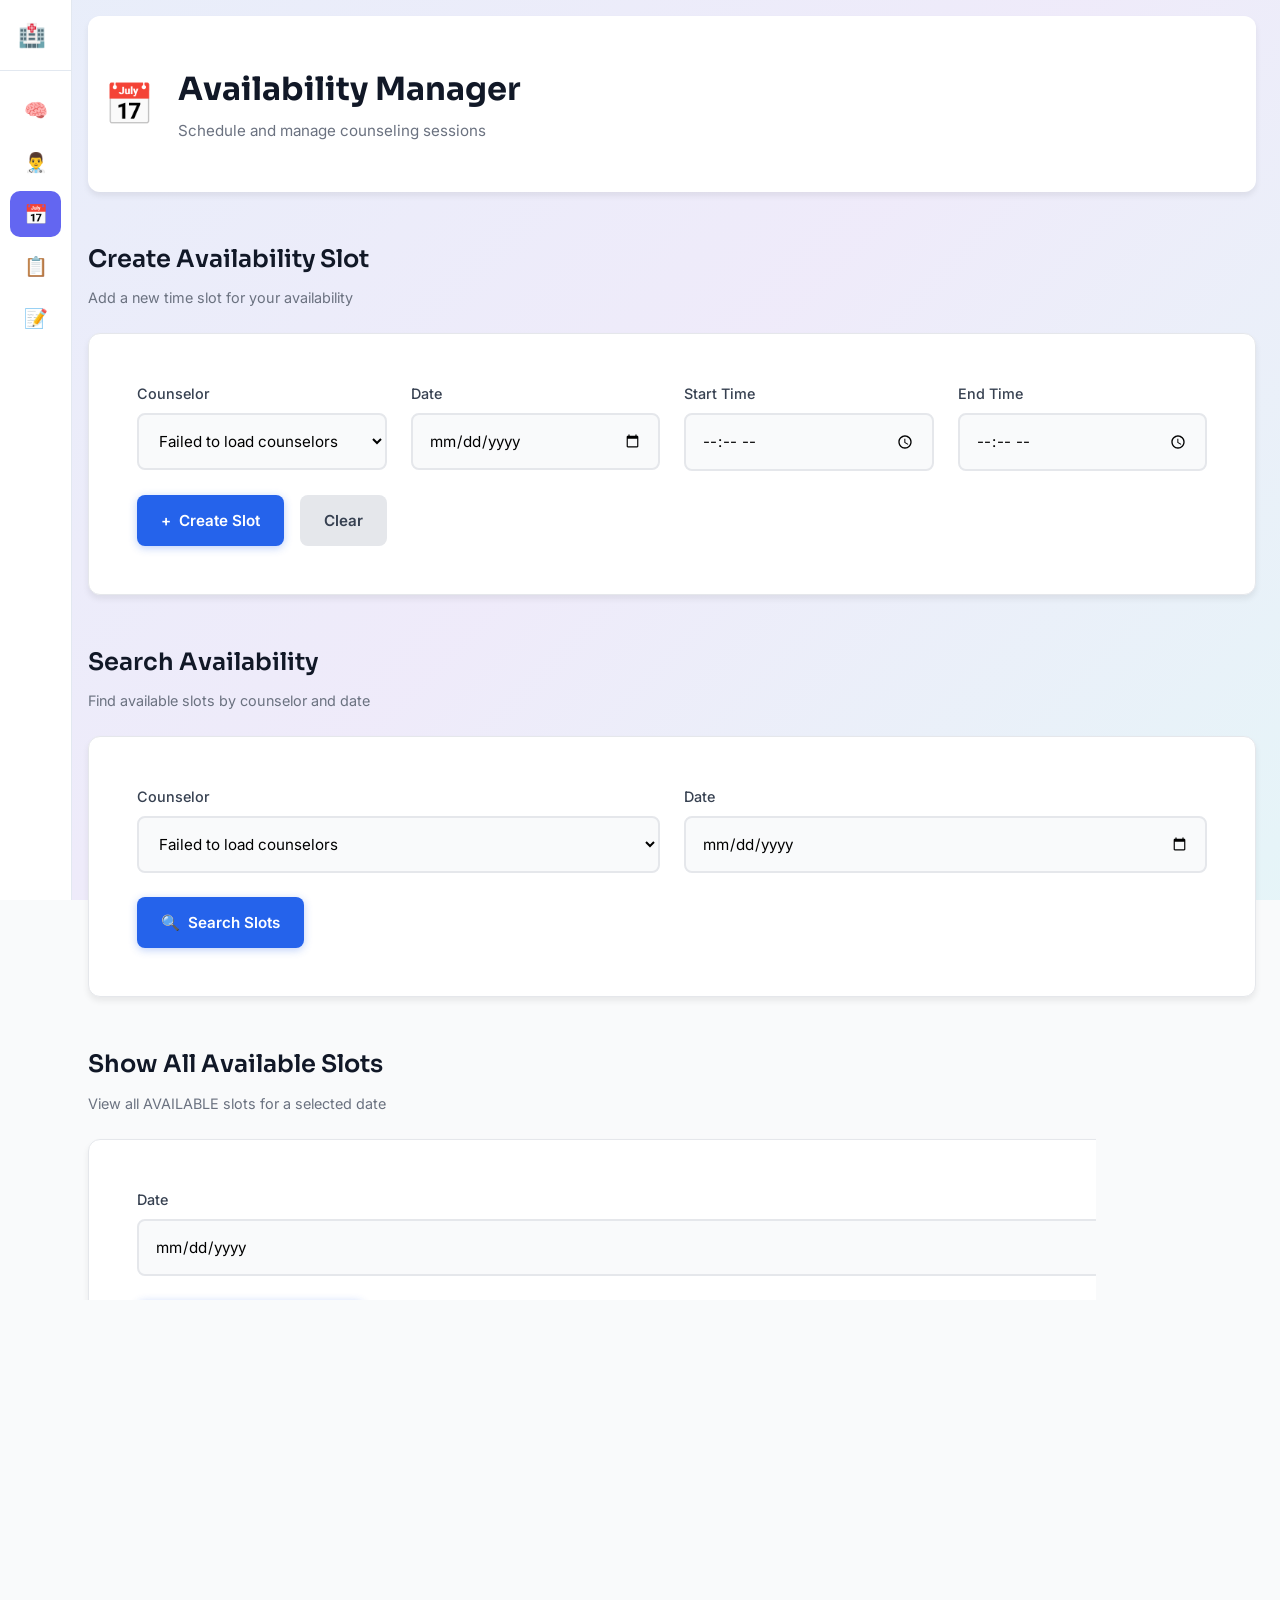
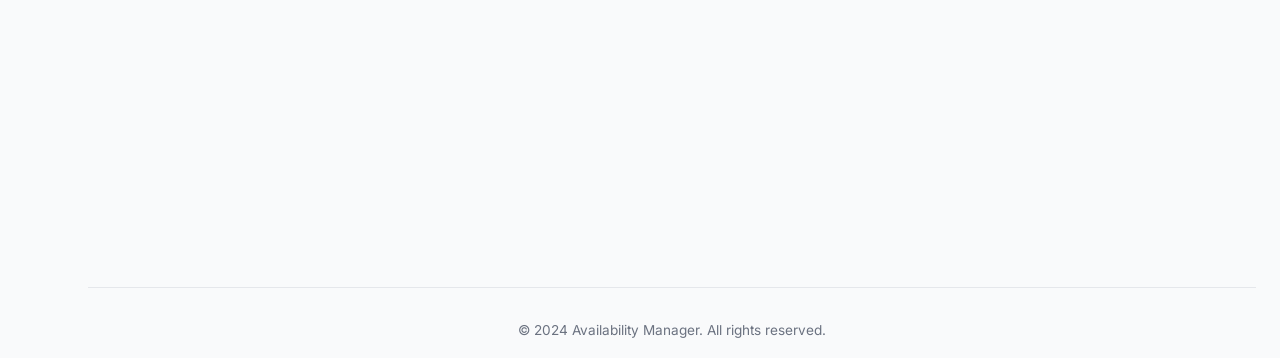
==== commit 5c904911: "Made ready for deployment/hosting Backend: Add CORS configuration beans to availability- and counsel" ====
--- a/frontend/pages/availability/index.html
+++ b/frontend/pages/availability/index.html
@@ -41,8 +41,10 @@
                 <form id="createSlotForm">
                     <div class="form-grid">
                         <div class="form-group">
-                            <label for="createCounselorId">Counselor ID</label>
-                            <input type="text" id="createCounselorId" placeholder="e.g., COUN-001" required>
+                            <label for="createCounselorId">Counselor</label>
+                            <select id="createCounselorId" required>
+                                <option value="">Loading counselors...</option>
+                            </select>
                         </div>
 
                         <div class="form-group">
@@ -84,8 +86,10 @@
                 <form id="searchForm">
                     <div class="form-grid-2">
                         <div class="form-group">
-                            <label for="searchCounselorId">Counselor ID</label>
-                            <input type="text" id="searchCounselorId" placeholder="e.g., COUN-001" required>
+                            <label for="searchCounselorId">Counselor</label>
+                            <select id="searchCounselorId" required>
+                                <option value="">Loading counselors...</option>
+                            </select>
                         </div>
 
                         <div class="form-group">
@@ -168,6 +172,7 @@
     </footer>
 </div>
 
+<script src="../../js/env.js"></script>
 <script src="../../js/sidebar.js"></script>
 <script src="../../js/app.js"></script>
 </body>
--- a/frontend/css/style.css
+++ b/frontend/css/style.css
@@ -290,7 +290,8 @@
     font-size: 0.9rem;
 }
 
-.form-group input {
+.form-group input,
+.form-group select {
     padding: var(--spacing-md);
     border: 2px solid var(--neutral-200);
     border-radius: 8px;
@@ -298,16 +299,20 @@
     font-size: 0.95rem;
     transition: all var(--transition-fast);
     background-color: var(--neutral-50);
-}
-
-.form-group input:focus {
+    width: 100%;
+    box-sizing: border-box;
+}
+
+.form-group input:focus,
+.form-group select:focus {
     outline: none;
     border-color: var(--primary);
     background-color: white;
     box-shadow: 0 0 0 3px rgba(37, 99, 235, 0.1);
 }
 
-.form-group input:hover {
+.form-group input:hover,
+.form-group select:hover {
     border-color: var(--neutral-300);
 }
 
